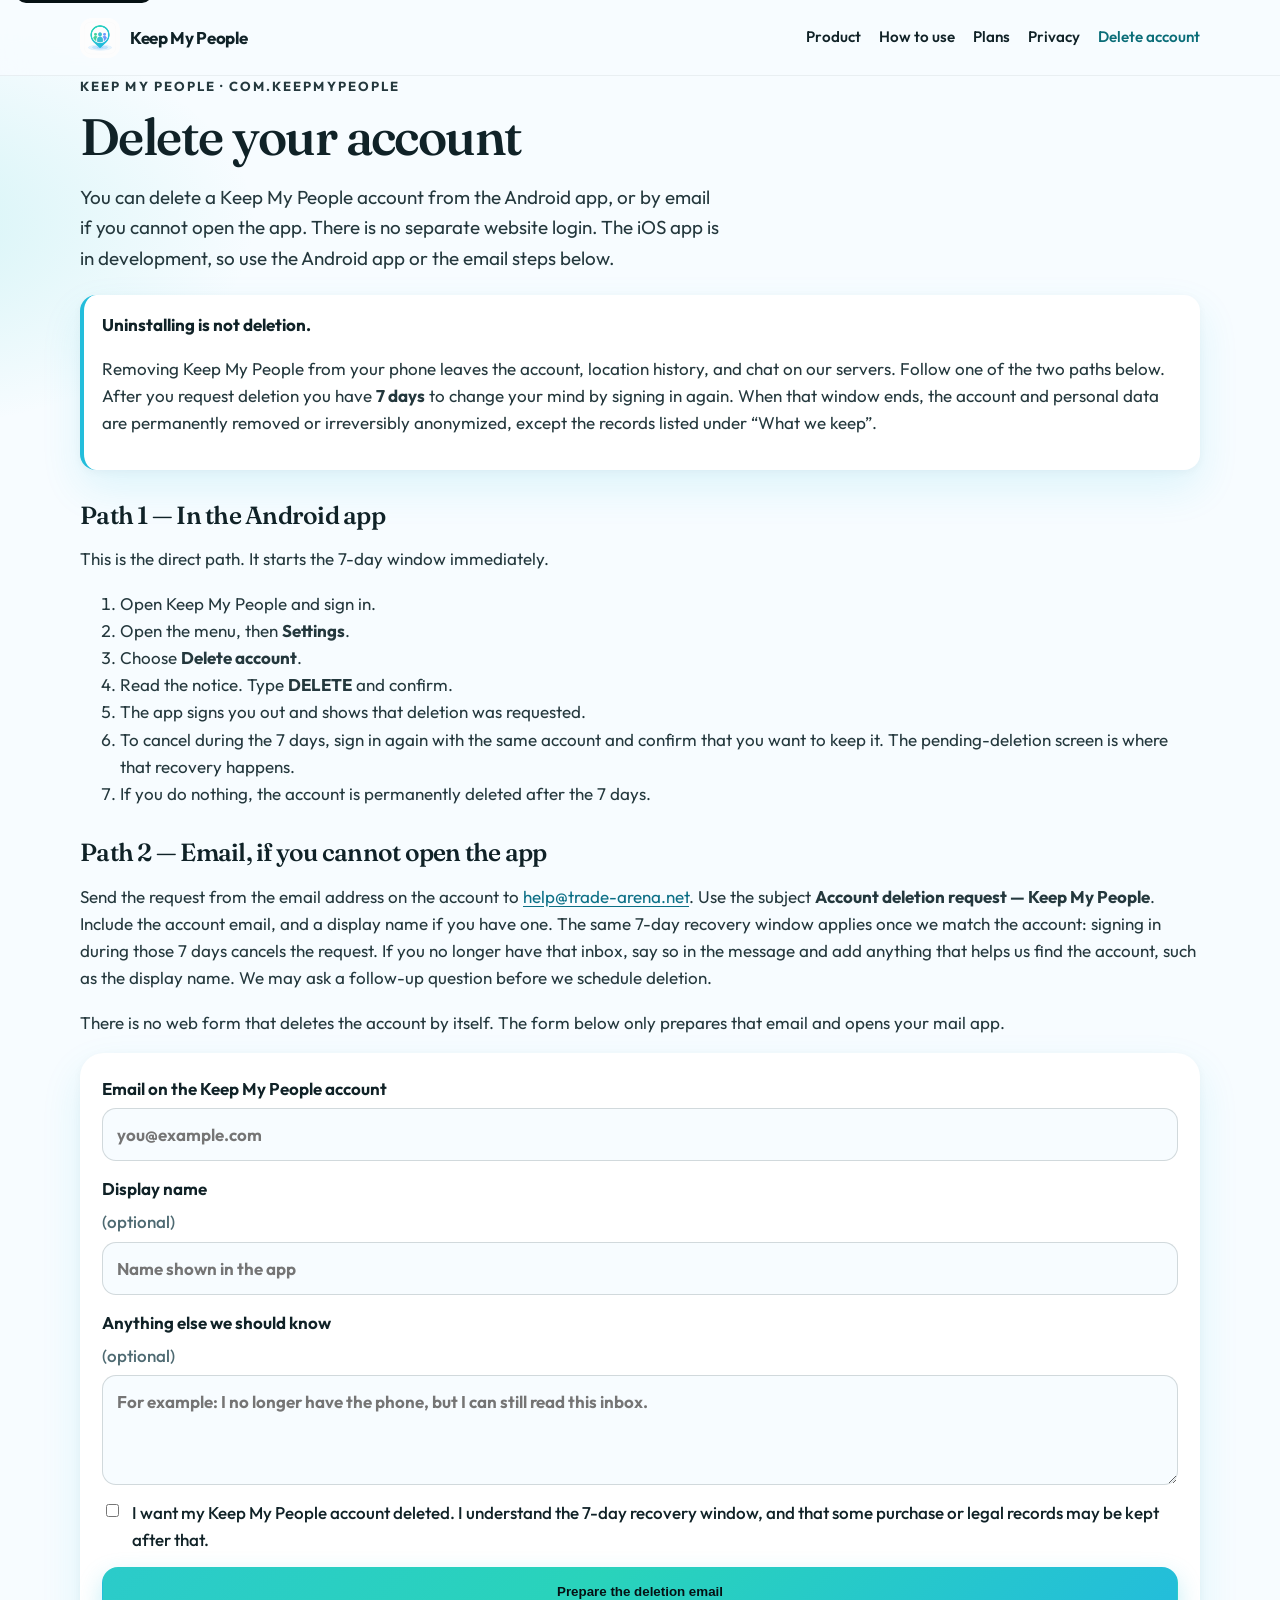
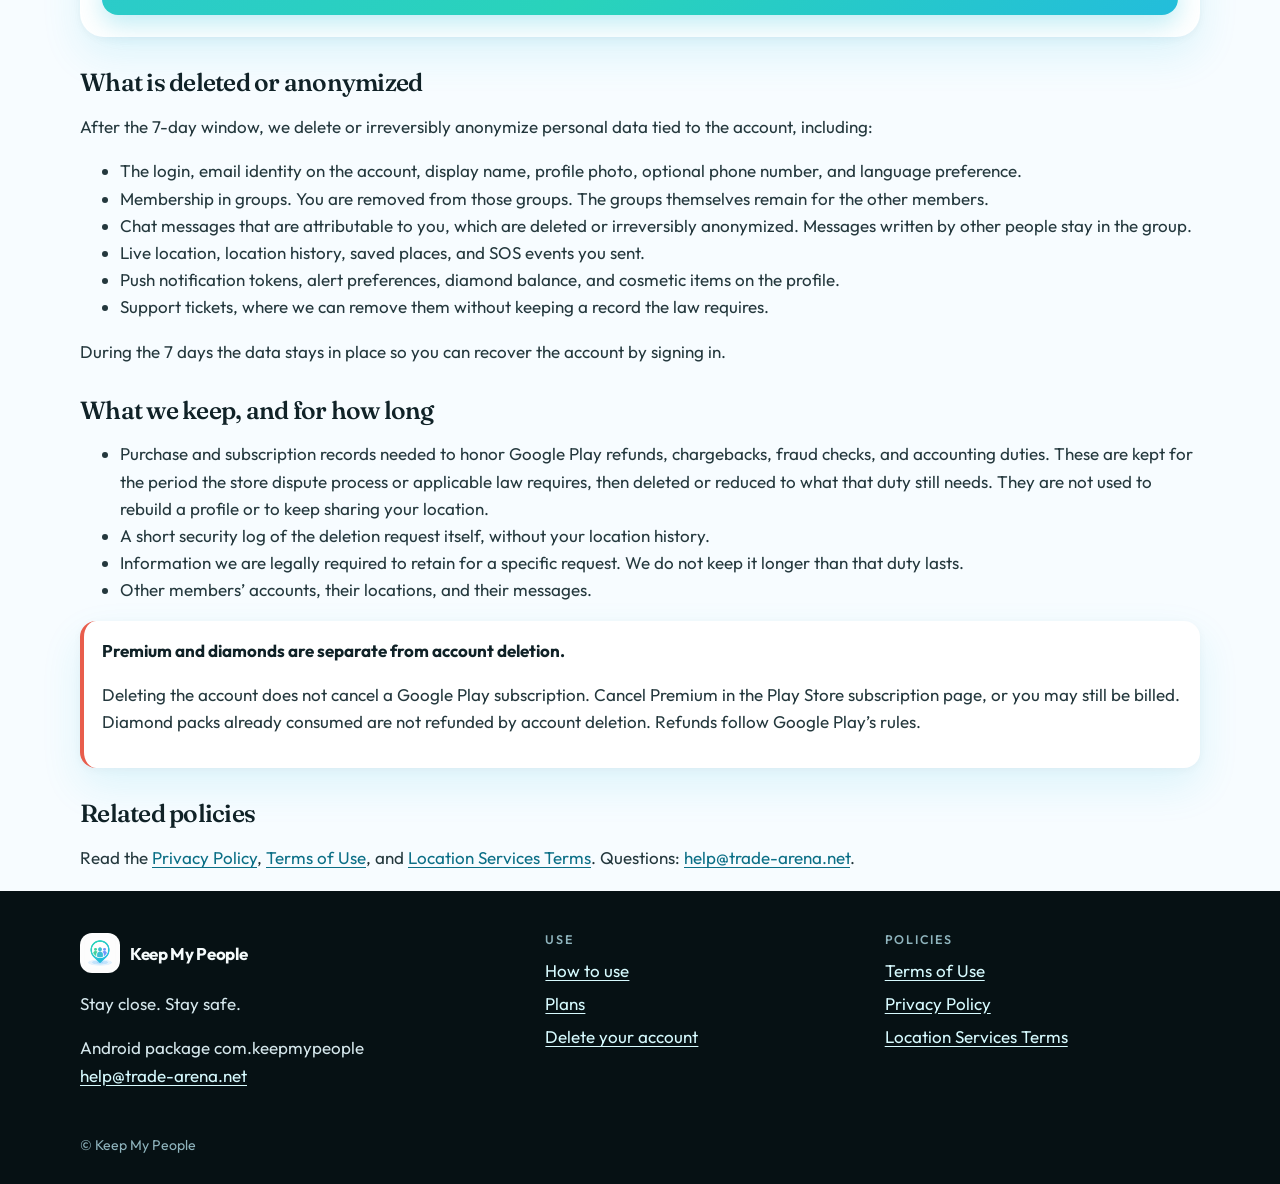
==== delete-account/index.html @ bf675e6e "Publish a Keep My People site with product, legal, and account-deletion pages. The pages follow the " ====
<!DOCTYPE html>
<html lang="en">
<head>
  <meta charset="utf-8">
  <meta name="viewport" content="width=device-width, initial-scale=1">
  <title>Delete your Keep My People account</title>
  <meta name="description" content="Request deletion of your Keep My People account (Android package com.keepmypeople). In-app steps, email request, and what data is deleted or kept.">
  <link rel="icon" href="../assets/icon.png">
  <link rel="preconnect" href="https://fonts.googleapis.com">
  <link rel="preconnect" href="https://fonts.gstatic.com" crossorigin>
  <link href="https://fonts.googleapis.com/css2?family=Fraunces:opsz,wght@9..144,560;9..144,640&family=Outfit:wght@400;500;600;700&display=swap" rel="stylesheet">
  <link rel="stylesheet" href="../assets/styles.css">
</head>
<body>
  <a class="skip" href="#content">Skip to content</a>
  <header class="site-header">
    <div class="wrap">
      <a class="brand" href="../index.html"><img src="../assets/icon.png" alt="" width="40" height="40"><span>Keep My People</span></a>
      <nav class="nav" aria-label="Primary">
        <a href="../index.html">Product</a>
        <a href="../how-to/">How to use</a>
        <a href="../index.html#plans">Plans</a>
        <a href="../privacy/">Privacy</a>
        <a href="../delete-account/" aria-current="page">Delete account</a>
      </nav>
    </div>
  </header>

  <main id="content" class="wrap legal">
    <p class="kicker">Keep My People · com.keepmypeople</p>
    <h1>Delete your account</h1>
    <p class="lede">You can delete a Keep My People account from the Android app, or by email if you cannot open the app. There is no separate website login. The iOS app is in development, so use the Android app or the email steps below.</p>

    <div class="callout">
      <strong>Uninstalling is not deletion.</strong>
      <p>Removing Keep My People from your phone leaves the account, location history, and chat on our servers. Follow one of the two paths below. After you request deletion you have <strong>7 days</strong> to change your mind by signing in again. When that window ends, the account and personal data are permanently removed or irreversibly anonymized, except the records listed under “What we keep”.</p>
    </div>

    <h2>Path 1 — In the Android app</h2>
    <p>This is the direct path. It starts the 7-day window immediately.</p>
    <ol>
      <li>Open Keep My People and sign in.</li>
      <li>Open the menu, then <strong>Settings</strong>.</li>
      <li>Choose <strong>Delete account</strong>.</li>
      <li>Read the notice. Type <strong>DELETE</strong> and confirm.</li>
      <li>The app signs you out and shows that deletion was requested.</li>
      <li>To cancel during the 7 days, sign in again with the same account and confirm that you want to keep it. The pending-deletion screen is where that recovery happens.</li>
      <li>If you do nothing, the account is permanently deleted after the 7 days.</li>
    </ol>

    <h2>Path 2 — Email, if you cannot open the app</h2>
    <p>Send the request from the email address on the account to <a href="mailto:help@trade-arena.net">help@trade-arena.net</a>. Use the subject <strong>Account deletion request — Keep My People</strong>. Include the account email, and a display name if you have one. The same 7-day recovery window applies once we match the account: signing in during those 7 days cancels the request. If you no longer have that inbox, say so in the message and add anything that helps us find the account, such as the display name. We may ask a follow-up question before we schedule deletion.</p>
    <p>There is no web form that deletes the account by itself. The form below only prepares that email and opens your mail app.</p>

    <form class="form" data-deletion-form novalidate>
      <label>Email on the Keep My People account
        <input name="email" type="email" autocomplete="email" required placeholder="you@example.com">
      </label>
      <label>Display name <span style="font-weight:500;color:#4e6a72">(optional)</span>
        <input name="displayName" type="text" autocomplete="name" placeholder="Name shown in the app">
      </label>
      <label>Anything else we should know <span style="font-weight:500;color:#4e6a72">(optional)</span>
        <textarea name="note" placeholder="For example: I no longer have the phone, but I can still read this inbox."></textarea>
      </label>
      <label class="check">
        <input name="confirm" type="checkbox" required>
        <span>I want my Keep My People account deleted. I understand the 7-day recovery window, and that some purchase or legal records may be kept after that.</span>
      </label>
      <button class="btn btn-primary" type="submit">Prepare the deletion email</button>
      <div class="form-status" data-deletion-status>
        <p>If your mail app did not open, copy the message below and send it to help@trade-arena.net.</p>
        <pre class="mono" data-deletion-preview></pre>
        <button class="btn btn-ghost" type="button" data-copy-request>Copy message</button>
      </div>
    </form>
    <noscript>
      <p>Email help@trade-arena.net from the account address with the subject “Account deletion request — Keep My People” and the sentence “Please delete my Keep My People account.”</p>
    </noscript>

    <h2>What is deleted or anonymized</h2>
    <p>After the 7-day window, we delete or irreversibly anonymize personal data tied to the account, including:</p>
    <ul>
      <li>The login, email identity on the account, display name, profile photo, optional phone number, and language preference.</li>
      <li>Membership in groups. You are removed from those groups. The groups themselves remain for the other members.</li>
      <li>Chat messages that are attributable to you, which are deleted or irreversibly anonymized. Messages written by other people stay in the group.</li>
      <li>Live location, location history, saved places, and SOS events you sent.</li>
      <li>Push notification tokens, alert preferences, diamond balance, and cosmetic items on the profile.</li>
      <li>Support tickets, where we can remove them without keeping a record the law requires.</li>
    </ul>
    <p>During the 7 days the data stays in place so you can recover the account by signing in.</p>

    <h2>What we keep, and for how long</h2>
    <ul>
      <li>Purchase and subscription records needed to honor Google Play refunds, chargebacks, fraud checks, and accounting duties. These are kept for the period the store dispute process or applicable law requires, then deleted or reduced to what that duty still needs. They are not used to rebuild a profile or to keep sharing your location.</li>
      <li>A short security log of the deletion request itself, without your location history.</li>
      <li>Information we are legally required to retain for a specific request. We do not keep it longer than that duty lasts.</li>
      <li>Other members’ accounts, their locations, and their messages.</li>
    </ul>

    <div class="callout coral">
      <strong>Premium and diamonds are separate from account deletion.</strong>
      <p>Deleting the account does not cancel a Google Play subscription. Cancel Premium in the Play Store subscription page, or you may still be billed. Diamond packs already consumed are not refunded by account deletion. Refunds follow Google Play’s rules.</p>
    </div>

    <h2>Related policies</h2>
    <p>Read the <a href="../privacy/">Privacy Policy</a>, <a href="../terms/">Terms of Use</a>, and <a href="../location/">Location Services Terms</a>. Questions: <a href="mailto:help@trade-arena.net">help@trade-arena.net</a>.</p>
  </main>

  <footer class="site-footer">
    <div class="wrap footer-grid">
      <div>
        <a class="brand" href="../index.html" style="color:#f5fbfc"><img src="../assets/icon.png" alt="" width="40" height="40"><span>Keep My People</span></a>
        <p>Stay close. Stay safe.</p>
        <p>Android package com.keepmypeople<br><a href="mailto:help@trade-arena.net">help@trade-arena.net</a></p>
      </div>
      <div>
        <h2>Use</h2>
        <ul>
          <li><a href="../how-to/">How to use</a></li>
          <li><a href="../index.html#plans">Plans</a></li>
          <li><a href="../delete-account/">Delete your account</a></li>
        </ul>
      </div>
      <div>
        <h2>Policies</h2>
        <ul>
          <li><a href="../terms/">Terms of Use</a></li>
          <li><a href="../privacy/">Privacy Policy</a></li>
          <li><a href="../location/">Location Services Terms</a></li>
        </ul>
      </div>
    </div>
    <div class="wrap legal-line">© Keep My People</div>
  </footer>
  <script src="../assets/site.js"></script>
</body>
</html>
---- assets/styles.css ----
:root {
  --navy-950: #061114;
  --navy-900: #0a181f;
  --navy-800: #10242c;
  --navy-700: #173038;
  --navy-600: #234048;
  --mist-50: #f7fcff;
  --mist-100: #e6f3fd;
  --mist-200: #c3e3fc;
  --mint: #2bcbca;
  --cyan: #23bddb;
  --green: #44d49c;
  --peri: #6e99fc;
  --coral: #e85d4c;
  --coral-700: #c44536;
  --ink: #102227;
  --muted: #4e6a72;
  --line: rgba(16, 34, 39, 0.1);
  --white: #ffffff;
  --shadow: 0 18px 40px rgba(35, 189, 219, 0.12), 0 2px 8px rgba(16, 34, 39, 0.04);
  --radius: 24px;
  --header: 76px;
  --serif: "Fraunces", "Iowan Old Style", Palatino, Georgia, serif;
  --sans: "Outfit", "Segoe UI", sans-serif;
}

* { box-sizing: border-box; }
html { scroll-behavior: smooth; }
body {
  margin: 0;
  color: var(--ink);
  background:
    radial-gradient(900px 420px at 100% -10%, rgba(195, 227, 252, 0.9), transparent 60%),
    radial-gradient(700px 380px at -10% 8%, rgba(43, 203, 202, 0.18), transparent 55%),
    var(--mist-50);
  font-family: var(--sans);
  font-size: 17px;
  line-height: 1.6;
}
img { max-width: 100%; display: block; }
code { overflow-wrap: anywhere; }
a { color: #0b6f86; text-underline-offset: 3px; }
a:hover { color: #084e5f; }
:focus-visible {
  outline: 3px solid var(--peri);
  outline-offset: 3px;
}

.skip {
  position: absolute;
  left: 16px;
  top: -40px;
  background: var(--navy-950);
  color: white;
  padding: 8px 12px;
  border-radius: 10px;
  z-index: 20;
}
.skip:focus { top: 12px; }

.wrap {
  width: min(1120px, calc(100% - 40px));
  margin-inline: auto;
}
.wrap-narrow { width: min(760px, calc(100% - 40px)); margin-inline: auto; }
.hero > *, .stage-card, .person, .person div, .notice, .chapter, .form, .check span, .band, .sos-grid > * {
  min-width: 0;
}
.person div { flex: 1; }

.site-header {
  position: sticky;
  top: 0;
  z-index: 10;
  height: var(--header);
  display: flex;
  align-items: center;
  backdrop-filter: blur(16px);
  background: rgba(247, 252, 255, 0.82);
  border-bottom: 1px solid rgba(16, 34, 39, 0.06);
}
.site-header .wrap {
  display: flex;
  align-items: center;
  justify-content: space-between;
  gap: 20px;
}
.brand {
  display: flex;
  align-items: center;
  gap: 10px;
  color: var(--ink);
  text-decoration: none;
  font-weight: 700;
  letter-spacing: -0.02em;
}
.brand img {
  width: 40px;
  height: 40px;
  border-radius: 12px;
}
.nav {
  display: flex;
  flex-wrap: wrap;
  justify-content: flex-end;
  gap: 6px 18px;
}
.nav a {
  color: var(--ink);
  text-decoration: none;
  font-weight: 560;
  font-size: 0.95rem;
}
.nav a[aria-current="page"] { color: #0a6d78; }
.nav a:hover { color: #0a6d78; }

.hero {
  display: grid;
  grid-template-columns: 1.15fr 0.85fr;
  gap: 48px;
  align-items: center;
  padding: 64px 0 28px;
}
.kicker {
  margin: 0 0 12px;
  font-size: 0.82rem;
  font-weight: 700;
  letter-spacing: 0.16em;
  text-transform: uppercase;
  color: #0b7d8f;
}
h1, h2, h3, .display {
  font-family: var(--serif);
  font-weight: 560;
  letter-spacing: -0.03em;
  line-height: 1.08;
}
h1 { font-size: clamp(2.6rem, 5vw, 4.5rem); margin: 0 0 18px; }
h2 { font-size: clamp(2rem, 3vw, 3rem); margin: 0 0 12px; }
h3 { font-size: 1.35rem; margin: 0 0 8px; line-height: 1.25; }
.lede { font-size: 1.18rem; color: var(--muted); margin: 0 0 22px; max-width: 40rem; }
.tagline { font-weight: 650; color: var(--ink); }

.badge-row { display: flex; flex-wrap: wrap; gap: 10px; margin: 0 0 22px; }
.badge {
  display: inline-flex;
  align-items: center;
  gap: 8px;
  border-radius: 999px;
  padding: 8px 14px;
  font-size: 0.92rem;
  font-weight: 650;
  border: 1px solid transparent;
}
.badge-live { background: #e5faf4; color: #0d6b45; }
.badge-soon { background: #fff4e8; color: #8a4b12; }
.dot {
  width: 8px;
  height: 8px;
  border-radius: 50%;
  background: currentColor;
}
.actions { display: flex; flex-wrap: wrap; gap: 12px; }
.btn {
  display: inline-flex;
  align-items: center;
  justify-content: center;
  min-height: 48px;
  padding: 0 18px;
  border-radius: 16px;
  text-decoration: none;
  font-weight: 700;
  border: 1px solid transparent;
}
.btn-primary {
  background: linear-gradient(135deg, var(--mint), #29d3bb 45%, var(--cyan));
  color: var(--navy-950);
  box-shadow: 0 10px 24px rgba(35, 189, 219, 0.28);
}
.btn-primary:hover { color: var(--navy-950); filter: brightness(1.03); }
.btn-ghost {
  background: white;
  color: var(--ink);
  border-color: rgba(16, 34, 39, 0.12);
}
.btn-ghost:hover { color: var(--ink); }

.stage-card {
  background: white;
  border-radius: 28px;
  box-shadow: var(--shadow);
  padding: 18px;
  border: 1px solid rgba(255, 255, 255, 0.8);
}
.stage-top, .person {
  display: flex;
  align-items: center;
  justify-content: space-between;
  gap: 12px;
}
.stage-top { padding: 6px 8px 14px; font-weight: 700; }
.pill {
  font-size: 0.78rem;
  font-weight: 700;
  color: #0d6b45;
  background: #e5faf4;
  border-radius: 999px;
  padding: 4px 10px;
}
.person {
  justify-content: flex-start;
  padding: 12px;
  border-radius: 18px;
  background: var(--mist-50);
  margin-bottom: 8px;
}
.person small { display: block; color: var(--muted); font-size: 0.86rem; }
.avatar {
  width: 42px;
  height: 42px;
  border-radius: 50%;
  display: grid;
  place-items: center;
  color: var(--navy-950);
  font-weight: 800;
  flex: none;
}
.avatar.mint { background: var(--green); }
.avatar.cyan { background: var(--cyan); }
.avatar.peri { background: var(--peri); }
.stage-note { margin: 10px 8px 2px; color: var(--muted); font-size: 0.82rem; }

.notice {
  margin: 12px 0 48px;
  background: var(--navy-900);
  color: #f5fbfc;
  border-radius: var(--radius);
  padding: 22px 24px;
  display: grid;
  grid-template-columns: auto 1fr;
  gap: 16px;
  align-items: start;
}
.notice strong { font-family: var(--serif); font-size: 1.35rem; font-weight: 560; display: block; margin-bottom: 4px; }
.notice p { margin: 0; color: #a8c0c8; }
.ios-mark {
  width: 44px;
  height: 44px;
  border-radius: 14px;
  display: grid;
  place-items: center;
  background: rgba(224, 162, 58, 0.18);
  color: #f0c27a;
  font-weight: 800;
}

.section { padding: 28px 0 64px; }
.section-head { max-width: 40rem; margin-bottom: 28px; }
.section-head p { color: var(--muted); margin: 0; }

.principles {
  display: grid;
  grid-template-columns: repeat(3, 1fr);
  gap: 16px;
}
.principle {
  background: white;
  border-radius: var(--radius);
  padding: 22px;
  box-shadow: var(--shadow);
  min-height: 180px;
}
.principle span {
  display: inline-block;
  font-size: 0.78rem;
  font-weight: 800;
  letter-spacing: 0.12em;
  text-transform: uppercase;
  margin-bottom: 12px;
}
.principle:nth-child(1) span { color: #148a62; }
.principle:nth-child(2) span { color: #0b7d8f; }
.principle:nth-child(3) span { color: #3d5fbe; }

.chapters { display: grid; gap: 14px; }
.chapter {
  display: grid;
  grid-template-columns: 92px 1fr;
  gap: 8px 18px;
  background: rgba(255, 255, 255, 0.72);
  border: 1px solid var(--line);
  border-radius: var(--radius);
  padding: 22px;
}
.chapter b {
  font-family: var(--serif);
  font-size: 1.8rem;
  color: #0b7d8f;
  font-weight: 560;
}
.chapter p { margin: 0; color: var(--muted); }
.chapter ul { margin: 10px 0 0; padding-left: 18px; }
.chapter li + li { margin-top: 4px; }

.band {
  background: var(--navy-950);
  color: #f5fbfc;
  border-radius: 32px;
  padding: 36px 32px;
}
.band p { color: #a8c0c8; }
.band a { color: #8eecf6; }
.sos-grid {
  display: grid;
  grid-template-columns: 1.2fr 0.8fr;
  gap: 24px;
}
.sos-card {
  background: rgba(232, 93, 76, 0.12);
  border: 1px solid rgba(232, 93, 76, 0.35);
  border-radius: 20px;
  padding: 18px;
}
.sos-card h3 { color: #ffd0c8; }

.plans-wrap { width: 100%; max-width: 100%; overflow-x: auto; border-radius: 20px; }
.plans {
  min-width: 680px;
  width: 100%;
  border-collapse: collapse;
  background: white;
  border-radius: 20px;
  overflow: hidden;
  box-shadow: var(--shadow);
}
.plans th, .plans td {
  text-align: left;
  padding: 14px 16px;
  border-bottom: 1px solid var(--line);
  vertical-align: top;
}
.plans th { background: var(--mist-100); font-size: 0.92rem; }
.plans td:nth-child(2), .plans td:nth-child(3),
.plans th:nth-child(2), .plans th:nth-child(3) { width: 28%; }
.yes { color: #0d6b45; font-weight: 700; }
.price-note { color: var(--muted); font-size: 0.92rem; }

.steps { counter-reset: step; display: grid; gap: 18px; }
.step {
  background: white;
  border-radius: var(--radius);
  padding: 22px 22px 8px 22px;
  box-shadow: var(--shadow);
}
.step h2::before {
  counter-increment: step;
  content: counter(step, decimal-leading-zero);
  display: block;
  font-family: var(--sans);
  font-size: 0.82rem;
  letter-spacing: 0.14em;
  color: #0b7d8f;
  margin-bottom: 8px;
}
.step ol, .step ul { padding-left: 1.2rem; }
.step li { margin: 6px 0; }

.legal h1 { font-size: clamp(2.2rem, 4vw, 3.4rem); }
.legal h2 { font-size: 1.55rem; margin-top: 2rem; }
.legal h3 { font-size: 1.15rem; margin-top: 1.2rem; }
.legal p, .legal li { color: #24383d; }
.updated { color: var(--muted); font-size: 0.92rem; }
.callout {
  background: white;
  border-left: 4px solid var(--cyan);
  border-radius: 16px;
  padding: 16px 18px;
  box-shadow: var(--shadow);
}
.callout.coral { border-left-color: var(--coral); }
.form {
  display: grid;
  gap: 14px;
  background: white;
  padding: 22px;
  border-radius: var(--radius);
  box-shadow: var(--shadow);
}
label { font-weight: 650; display: grid; gap: 6px; }
input[type="email"], input[type="text"], textarea {
  font: inherit;
  padding: 12px 14px;
  border-radius: 14px;
  border: 1px solid rgba(16, 34, 39, 0.16);
  background: var(--mist-50);
  color: var(--ink);
}
textarea { min-height: 110px; resize: vertical; }
.check { display: flex; gap: 10px; align-items: flex-start; font-weight: 500; }
.check input { margin-top: 5px; }
.form-status {
  display: none;
  background: #e5faf4;
  border-radius: 16px;
  padding: 14px;
}
.form-status.show { display: block; }
.mono {
  font-family: ui-monospace, Consolas, monospace;
  font-size: 0.86rem;
  white-space: pre-wrap;
  background: white;
  border-radius: 12px;
  padding: 12px;
}

.site-footer {
  background: var(--navy-950);
  color: #d5e7ec;
  padding: 42px 0 28px;
  margin-top: 20px;
}
.site-footer a { color: #d7fbff; }
.footer-grid {
  display: grid;
  grid-template-columns: 1.4fr 1fr 1fr;
  gap: 24px;
}
.site-footer h2 {
  font-family: var(--sans);
  font-size: 0.78rem;
  letter-spacing: 0.14em;
  text-transform: uppercase;
  color: #8fb4bd;
  margin: 0 0 10px;
}
.site-footer ul { list-style: none; margin: 0; padding: 0; }
.site-footer li { margin: 6px 0; }
.legal-line { margin-top: 28px; color: #8fb4bd; font-size: 0.88rem; }

@media (max-width: 860px) {
  h1 { font-size: clamp(2.05rem, 9vw, 2.7rem); }
  .hero, .principles, .sos-grid, .footer-grid { grid-template-columns: 1fr; }
  .chapter { grid-template-columns: 1fr; }
  .notice { grid-template-columns: 1fr; }
  .plans td:nth-child(2), .plans td:nth-child(3),
  .plans th:nth-child(2), .plans th:nth-child(3) { width: auto; }
  .nav { gap: 8px 12px; }
  .site-header { height: auto; padding: 12px 0; }
  .site-header .wrap { align-items: flex-start; flex-direction: column; }
}

@media (prefers-reduced-motion: reduce) {
  html { scroll-behavior: auto; }
}
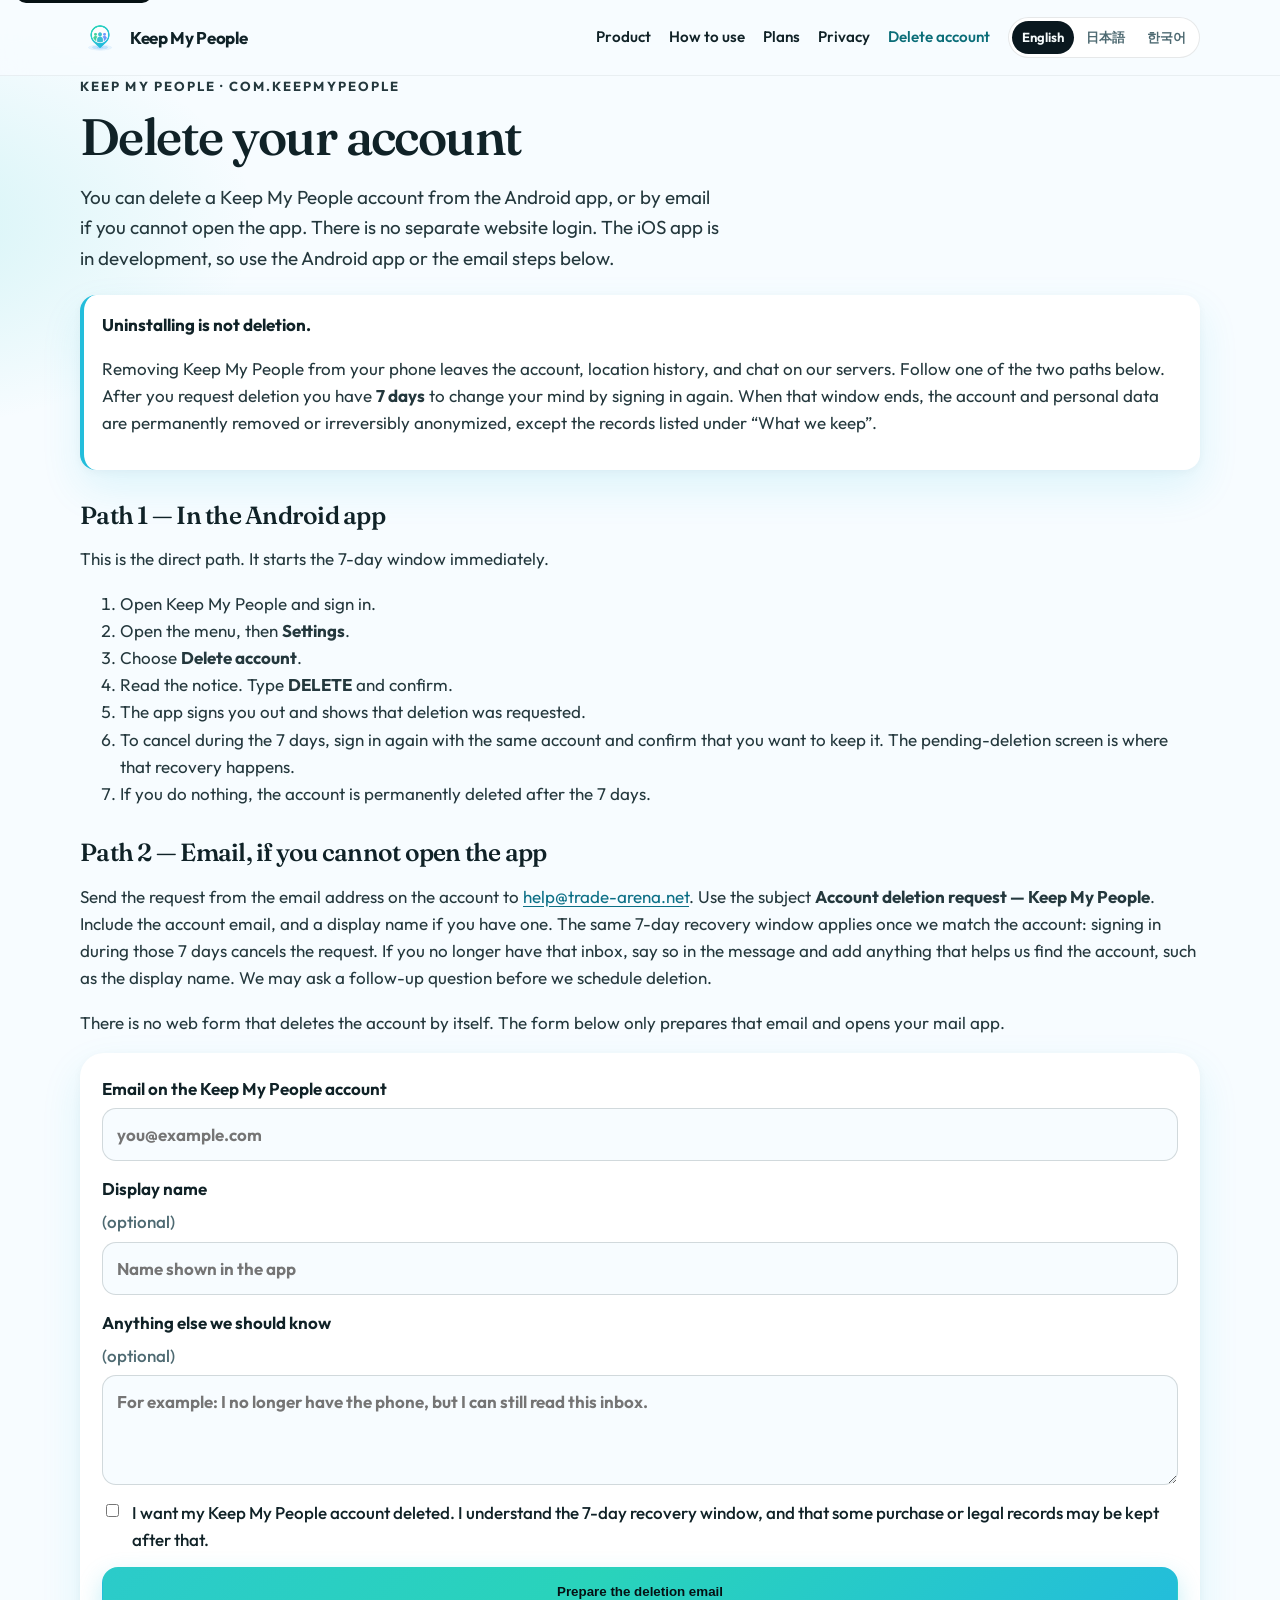
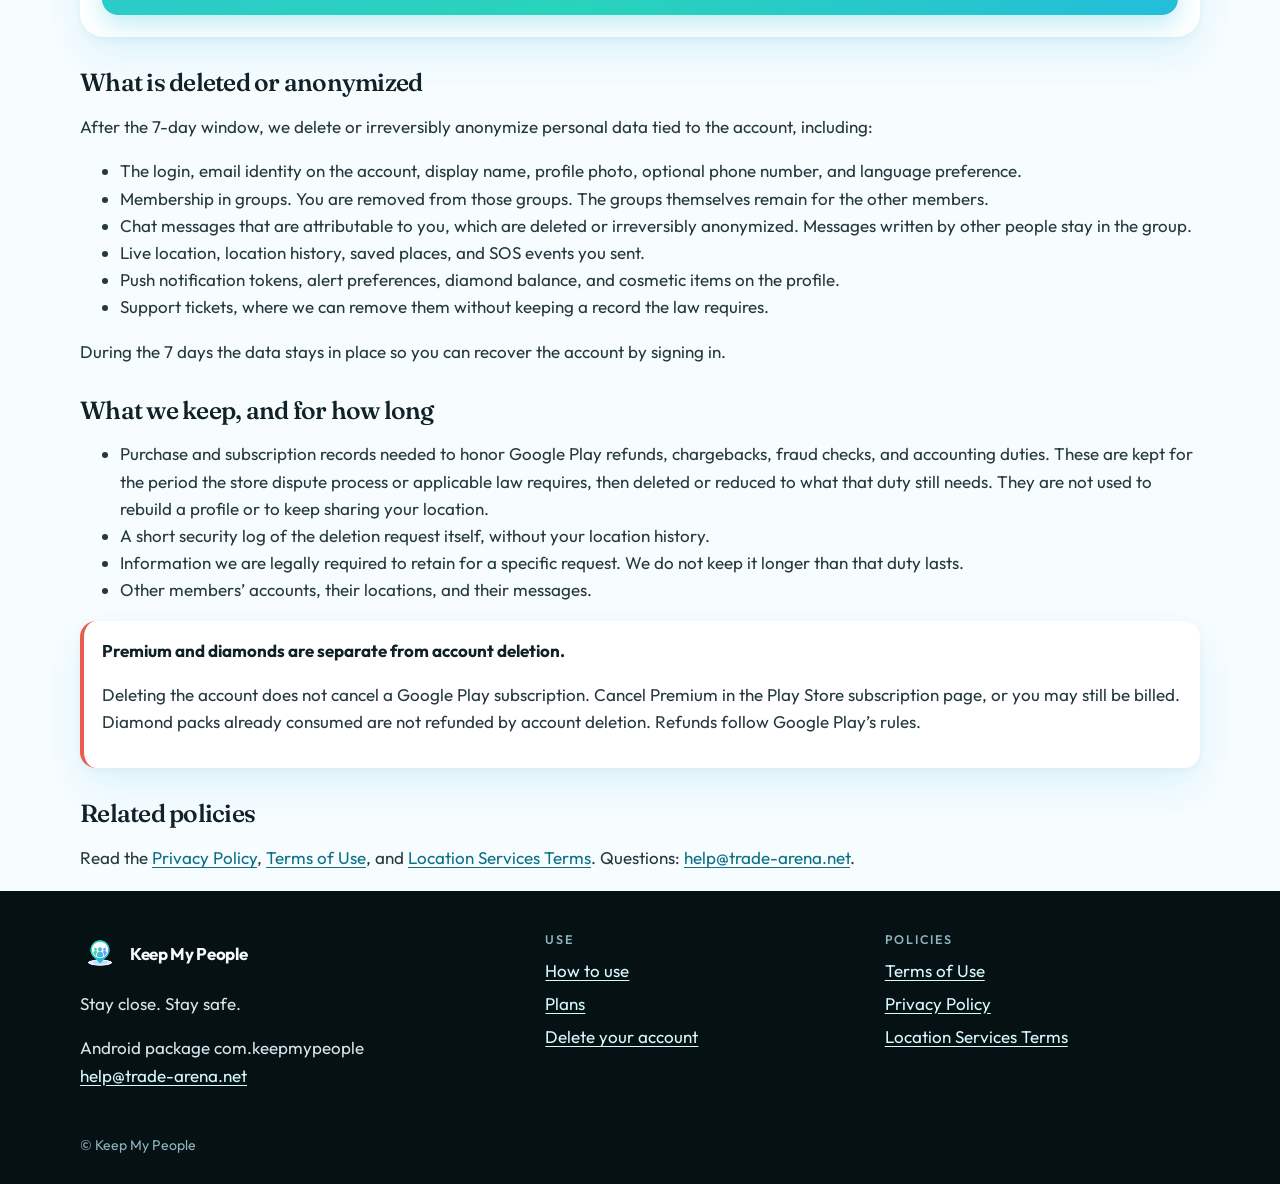
==== commit b05af45c: "Add Korean and Japanese, and drop the logo's white card. The site can follow the browser language, a" ====
--- a/delete-account/index.html
+++ b/delete-account/index.html
@@ -10,128 +10,133 @@
   <link rel="preconnect" href="https://fonts.gstatic.com" crossorigin>
   <link href="https://fonts.googleapis.com/css2?family=Fraunces:opsz,wght@9..144,560;9..144,640&family=Outfit:wght@400;500;600;700&display=swap" rel="stylesheet">
   <link rel="stylesheet" href="../assets/styles.css">
+  <noscript><style>body{visibility:visible}</style></noscript>
 </head>
-<body>
-  <a class="skip" href="#content">Skip to content</a>
+<body data-page="delete">
+  <a class="skip" href="#content" data-i18n="nav.skip">Skip to content</a>
   <header class="site-header">
     <div class="wrap">
       <a class="brand" href="../index.html"><img src="../assets/icon.png" alt="" width="40" height="40"><span>Keep My People</span></a>
-      <nav class="nav" aria-label="Primary">
-        <a href="../index.html">Product</a>
-        <a href="../how-to/">How to use</a>
-        <a href="../index.html#plans">Plans</a>
-        <a href="../privacy/">Privacy</a>
-        <a href="../delete-account/" aria-current="page">Delete account</a>
-      </nav>
+      <div class="header-end">
+        <nav class="nav" aria-label="Primary" data-i18n-aria="nav.label">
+          <a href="../index.html" data-i18n="nav.product">Product</a>
+          <a href="../how-to/" data-i18n="nav.howto">How to use</a>
+          <a href="../index.html#plans" data-i18n="nav.plans">Plans</a>
+          <a href="../privacy/" data-i18n="nav.privacy">Privacy</a>
+          <a href="../delete-account/" aria-current="page" data-i18n="nav.delete">Delete account</a>
+        </nav>
+        <div class="lang-switch" data-lang-switch></div>
+      </div>
     </div>
   </header>
 
   <main id="content" class="wrap legal">
-    <p class="kicker">Keep My People · com.keepmypeople</p>
-    <h1>Delete your account</h1>
-    <p class="lede">You can delete a Keep My People account from the Android app, or by email if you cannot open the app. There is no separate website login. The iOS app is in development, so use the Android app or the email steps below.</p>
+    <p class="kicker" data-i18n="delete.b01">Keep My People · com.keepmypeople</p>
+    <h1 data-i18n="delete.b02">Delete your account</h1>
+    <p class="lede" data-i18n="delete.b03">You can delete a Keep My People account from the Android app, or by email if you cannot open the app. There is no separate website login. The iOS app is in development, so use the Android app or the email steps below.</p>
 
     <div class="callout">
-      <strong>Uninstalling is not deletion.</strong>
-      <p>Removing Keep My People from your phone leaves the account, location history, and chat on our servers. Follow one of the two paths below. After you request deletion you have <strong>7 days</strong> to change your mind by signing in again. When that window ends, the account and personal data are permanently removed or irreversibly anonymized, except the records listed under “What we keep”.</p>
+      <strong data-i18n="delete.uninstallTitle">Uninstalling is not deletion.</strong>
+      <p data-i18n-html="delete.b04">Removing Keep My People from your phone leaves the account, location history, and chat on our servers. Follow one of the two paths below. After you request deletion you have <strong>7 days</strong> to change your mind by signing in again. When that window ends, the account and personal data are permanently removed or irreversibly anonymized, except the records listed under “What we keep”.</p>
     </div>
 
-    <h2>Path 1 — In the Android app</h2>
-    <p>This is the direct path. It starts the 7-day window immediately.</p>
+    <h2 data-i18n="delete.b05">Path 1 — In the Android app</h2>
+    <p data-i18n="delete.b06">This is the direct path. It starts the 7-day window immediately.</p>
     <ol>
-      <li>Open Keep My People and sign in.</li>
-      <li>Open the menu, then <strong>Settings</strong>.</li>
-      <li>Choose <strong>Delete account</strong>.</li>
-      <li>Read the notice. Type <strong>DELETE</strong> and confirm.</li>
-      <li>The app signs you out and shows that deletion was requested.</li>
-      <li>To cancel during the 7 days, sign in again with the same account and confirm that you want to keep it. The pending-deletion screen is where that recovery happens.</li>
-      <li>If you do nothing, the account is permanently deleted after the 7 days.</li>
+      <li data-i18n="delete.b07">Open Keep My People and sign in.</li>
+      <li data-i18n-html="delete.b08">Open the menu, then <strong>Settings</strong>.</li>
+      <li data-i18n-html="delete.b09">Choose <strong>Delete account</strong>.</li>
+      <li data-i18n-html="delete.b10">Read the notice. Type <strong>DELETE</strong> and confirm.</li>
+      <li data-i18n="delete.b11">The app signs you out and shows that deletion was requested.</li>
+      <li data-i18n="delete.b12">To cancel during the 7 days, sign in again with the same account and confirm that you want to keep it. The pending-deletion screen is where that recovery happens.</li>
+      <li data-i18n="delete.b13">If you do nothing, the account is permanently deleted after the 7 days.</li>
     </ol>
 
-    <h2>Path 2 — Email, if you cannot open the app</h2>
-    <p>Send the request from the email address on the account to <a href="mailto:help@trade-arena.net">help@trade-arena.net</a>. Use the subject <strong>Account deletion request — Keep My People</strong>. Include the account email, and a display name if you have one. The same 7-day recovery window applies once we match the account: signing in during those 7 days cancels the request. If you no longer have that inbox, say so in the message and add anything that helps us find the account, such as the display name. We may ask a follow-up question before we schedule deletion.</p>
-    <p>There is no web form that deletes the account by itself. The form below only prepares that email and opens your mail app.</p>
+    <h2 data-i18n="delete.b14">Path 2 — Email, if you cannot open the app</h2>
+    <p data-i18n-html="delete.b15">Send the request from the email address on the account to <a href="mailto:help@trade-arena.net">help@trade-arena.net</a>. Use the subject <strong>Account deletion request — Keep My People</strong>. Include the account email, and a display name if you have one. The same 7-day recovery window applies once we match the account: signing in during those 7 days cancels the request. If you no longer have that inbox, say so in the message and add anything that helps us find the account, such as the display name. We may ask a follow-up question before we schedule deletion.</p>
+    <p data-i18n="delete.b16">There is no web form that deletes the account by itself. The form below only prepares that email and opens your mail app.</p>
 
     <form class="form" data-deletion-form novalidate>
-      <label>Email on the Keep My People account
+      <label><span data-i18n="delete.form.email">Email on the Keep My People account</span>
         <input name="email" type="email" autocomplete="email" required placeholder="you@example.com">
       </label>
-      <label>Display name <span style="font-weight:500;color:#4e6a72">(optional)</span>
-        <input name="displayName" type="text" autocomplete="name" placeholder="Name shown in the app">
+      <label><span data-i18n="delete.form.name">Display name</span> <span class="optional" data-i18n="common.optional">(optional)</span>
+        <input name="displayName" type="text" autocomplete="name" data-i18n-placeholder="delete.form.namePh" placeholder="Name shown in the app">
       </label>
-      <label>Anything else we should know <span style="font-weight:500;color:#4e6a72">(optional)</span>
-        <textarea name="note" placeholder="For example: I no longer have the phone, but I can still read this inbox."></textarea>
+      <label><span data-i18n="delete.form.note">Anything else we should know</span> <span class="optional" data-i18n="common.optional">(optional)</span>
+        <textarea name="note" data-i18n-placeholder="delete.form.notePh" placeholder="For example: I no longer have the phone, but I can still read this inbox."></textarea>
       </label>
       <label class="check">
         <input name="confirm" type="checkbox" required>
-        <span>I want my Keep My People account deleted. I understand the 7-day recovery window, and that some purchase or legal records may be kept after that.</span>
+        <span data-i18n="delete.form.confirm">I want my Keep My People account deleted. I understand the 7-day recovery window, and that some purchase or legal records may be kept after that.</span>
       </label>
-      <button class="btn btn-primary" type="submit">Prepare the deletion email</button>
+      <button class="btn btn-primary" type="submit" data-i18n="delete.b17">Prepare the deletion email</button>
       <div class="form-status" data-deletion-status>
-        <p>If your mail app did not open, copy the message below and send it to help@trade-arena.net.</p>
+        <p data-i18n="delete.b18">If your mail app did not open, copy the message below and send it to help@trade-arena.net.</p>
         <pre class="mono" data-deletion-preview></pre>
-        <button class="btn btn-ghost" type="button" data-copy-request>Copy message</button>
+        <button class="btn btn-ghost" type="button" data-copy-request data-i18n="delete.b19">Copy message</button>
       </div>
     </form>
     <noscript>
-      <p>Email help@trade-arena.net from the account address with the subject “Account deletion request — Keep My People” and the sentence “Please delete my Keep My People account.”</p>
+      <p data-i18n="delete.b20">Email help@trade-arena.net from the account address with the subject “Account deletion request — Keep My People” and the sentence “Please delete my Keep My People account.”</p>
     </noscript>
 
-    <h2>What is deleted or anonymized</h2>
-    <p>After the 7-day window, we delete or irreversibly anonymize personal data tied to the account, including:</p>
+    <h2 data-i18n="delete.b21">What is deleted or anonymized</h2>
+    <p data-i18n="delete.b22">After the 7-day window, we delete or irreversibly anonymize personal data tied to the account, including:</p>
     <ul>
-      <li>The login, email identity on the account, display name, profile photo, optional phone number, and language preference.</li>
-      <li>Membership in groups. You are removed from those groups. The groups themselves remain for the other members.</li>
-      <li>Chat messages that are attributable to you, which are deleted or irreversibly anonymized. Messages written by other people stay in the group.</li>
-      <li>Live location, location history, saved places, and SOS events you sent.</li>
-      <li>Push notification tokens, alert preferences, diamond balance, and cosmetic items on the profile.</li>
-      <li>Support tickets, where we can remove them without keeping a record the law requires.</li>
+      <li data-i18n="delete.b23">The login, email identity on the account, display name, profile photo, optional phone number, and language preference.</li>
+      <li data-i18n="delete.b24">Membership in groups. You are removed from those groups. The groups themselves remain for the other members.</li>
+      <li data-i18n="delete.b25">Chat messages that are attributable to you, which are deleted or irreversibly anonymized. Messages written by other people stay in the group.</li>
+      <li data-i18n="delete.b26">Live location, location history, saved places, and SOS events you sent.</li>
+      <li data-i18n="delete.b27">Push notification tokens, alert preferences, diamond balance, and cosmetic items on the profile.</li>
+      <li data-i18n="delete.b28">Support tickets, where we can remove them without keeping a record the law requires.</li>
     </ul>
-    <p>During the 7 days the data stays in place so you can recover the account by signing in.</p>
+    <p data-i18n="delete.b29">During the 7 days the data stays in place so you can recover the account by signing in.</p>
 
-    <h2>What we keep, and for how long</h2>
+    <h2 data-i18n="delete.b30">What we keep, and for how long</h2>
     <ul>
-      <li>Purchase and subscription records needed to honor Google Play refunds, chargebacks, fraud checks, and accounting duties. These are kept for the period the store dispute process or applicable law requires, then deleted or reduced to what that duty still needs. They are not used to rebuild a profile or to keep sharing your location.</li>
-      <li>A short security log of the deletion request itself, without your location history.</li>
-      <li>Information we are legally required to retain for a specific request. We do not keep it longer than that duty lasts.</li>
-      <li>Other members’ accounts, their locations, and their messages.</li>
+      <li data-i18n="delete.b31">Purchase and subscription records needed to honor Google Play refunds, chargebacks, fraud checks, and accounting duties. These are kept for the period the store dispute process or applicable law requires, then deleted or reduced to what that duty still needs. They are not used to rebuild a profile or to keep sharing your location.</li>
+      <li data-i18n="delete.b32">A short security log of the deletion request itself, without your location history.</li>
+      <li data-i18n="delete.b33">Information we are legally required to retain for a specific request. We do not keep it longer than that duty lasts.</li>
+      <li data-i18n="delete.b34">Other members’ accounts, their locations, and their messages.</li>
     </ul>
 
     <div class="callout coral">
-      <strong>Premium and diamonds are separate from account deletion.</strong>
-      <p>Deleting the account does not cancel a Google Play subscription. Cancel Premium in the Play Store subscription page, or you may still be billed. Diamond packs already consumed are not refunded by account deletion. Refunds follow Google Play’s rules.</p>
+      <strong data-i18n="delete.premiumTitle">Premium and diamonds are separate from account deletion.</strong>
+      <p data-i18n="delete.b35">Deleting the account does not cancel a Google Play subscription. Cancel Premium in the Play Store subscription page, or you may still be billed. Diamond packs already consumed are not refunded by account deletion. Refunds follow Google Play’s rules.</p>
     </div>
 
-    <h2>Related policies</h2>
-    <p>Read the <a href="../privacy/">Privacy Policy</a>, <a href="../terms/">Terms of Use</a>, and <a href="../location/">Location Services Terms</a>. Questions: <a href="mailto:help@trade-arena.net">help@trade-arena.net</a>.</p>
+    <h2 data-i18n="delete.b36">Related policies</h2>
+    <p data-i18n-html="delete.b37">Read the <a href="../privacy/">Privacy Policy</a>, <a href="../terms/">Terms of Use</a>, and <a href="../location/">Location Services Terms</a>. Questions: <a href="mailto:help@trade-arena.net">help@trade-arena.net</a>.</p>
   </main>
 
   <footer class="site-footer">
     <div class="wrap footer-grid">
       <div>
         <a class="brand" href="../index.html" style="color:#f5fbfc"><img src="../assets/icon.png" alt="" width="40" height="40"><span>Keep My People</span></a>
-        <p>Stay close. Stay safe.</p>
-        <p>Android package com.keepmypeople<br><a href="mailto:help@trade-arena.net">help@trade-arena.net</a></p>
+        <p data-i18n="common.tagline">Stay close. Stay safe.</p>
+        <p><span data-i18n="footer.package">Android package</span> com.keepmypeople<br><a href="mailto:help@trade-arena.net">help@trade-arena.net</a></p>
       </div>
       <div>
-        <h2>Use</h2>
+        <h2 data-i18n="footer.use">Use</h2>
         <ul>
-          <li><a href="../how-to/">How to use</a></li>
-          <li><a href="../index.html#plans">Plans</a></li>
-          <li><a href="../delete-account/">Delete your account</a></li>
+          <li><a href="../how-to/" data-i18n="footer.howto">How to use</a></li>
+          <li><a href="../index.html#plans" data-i18n="footer.plans">Plans</a></li>
+          <li><a href="../delete-account/" data-i18n="footer.delete">Delete your account</a></li>
         </ul>
       </div>
       <div>
-        <h2>Policies</h2>
+        <h2 data-i18n="footer.policies">Policies</h2>
         <ul>
-          <li><a href="../terms/">Terms of Use</a></li>
-          <li><a href="../privacy/">Privacy Policy</a></li>
-          <li><a href="../location/">Location Services Terms</a></li>
+          <li><a href="../terms/" data-i18n="footer.terms">Terms of Use</a></li>
+          <li><a href="../privacy/" data-i18n="footer.privacy">Privacy Policy</a></li>
+          <li><a href="../location/" data-i18n="footer.location">Location Services Terms</a></li>
         </ul>
       </div>
     </div>
-    <div class="wrap legal-line">© Keep My People</div>
+    <div class="wrap legal-line" data-i18n="footer.copyShort">© Keep My People</div>
   </footer>
+  <script src="../assets/i18n.js"></script>
   <script src="../assets/site.js"></script>
 </body>
 </html>
--- a/assets/styles.css
+++ b/assets/styles.css
@@ -113,6 +113,80 @@
 }
 .nav a[aria-current="page"] { color: #0a6d78; }
 .nav a:hover { color: #0a6d78; }
+.header-end {
+  display: flex;
+  align-items: center;
+  justify-content: flex-end;
+  gap: 14px 18px;
+  flex-wrap: wrap;
+}
+.lang-switch {
+  display: inline-flex;
+  gap: 2px;
+  padding: 3px;
+  border-radius: 999px;
+  background: white;
+  border: 1px solid var(--line);
+}
+.lang-switch button {
+  border: 0;
+  background: transparent;
+  color: var(--muted);
+  font: inherit;
+  font-size: 0.82rem;
+  font-weight: 650;
+  padding: 6px 10px;
+  border-radius: 999px;
+  cursor: pointer;
+}
+.lang-switch button[aria-pressed="true"] {
+  background: var(--navy-900);
+  color: #f5fbfc;
+}
+body { visibility: hidden; }
+body.i18n-ready { visibility: visible; }
+.optional { font-weight: 500; color: var(--muted); }
+html[data-font="ko"] body,
+html[data-font="ja"] body {
+  line-height: 1.75;
+}
+html[data-font="ko"] body { word-break: keep-all; }
+html[data-font="ko"] body,
+html[data-font="ko"] h1,
+html[data-font="ko"] h2,
+html[data-font="ko"] h3,
+html[data-font="ko"] .site-footer h2,
+html[data-font="ja"] body,
+html[data-font="ja"] h1,
+html[data-font="ja"] h2,
+html[data-font="ja"] h3,
+html[data-font="ja"] .site-footer h2 {
+  font-family: "Noto Sans KR", "Noto Sans JP", "Outfit", "Segoe UI", sans-serif;
+}
+html[data-font="ja"] body,
+html[data-font="ja"] h1,
+html[data-font="ja"] h2,
+html[data-font="ja"] h3,
+html[data-font="ja"] .site-footer h2 {
+  font-family: "Noto Sans JP", "Outfit", "Segoe UI", sans-serif;
+}
+html[data-font="ko"] h1,
+html[data-font="ko"] h2,
+html[data-font="ko"] h3,
+html[data-font="ja"] h1,
+html[data-font="ja"] h2,
+html[data-font="ja"] h3 {
+  font-weight: 700;
+  letter-spacing: -0.02em;
+  line-height: 1.28;
+}
+html[data-font="ko"] .kicker,
+html[data-font="ja"] .kicker,
+html[data-font="ko"] .site-footer h2,
+html[data-font="ja"] .site-footer h2 {
+  text-transform: none;
+  letter-spacing: 0;
+}
 
 .hero {
   display: grid;
@@ -447,7 +521,8 @@
   .plans th:nth-child(2), .plans th:nth-child(3) { width: auto; }
   .nav { gap: 8px 12px; }
   .site-header { height: auto; padding: 12px 0; }
-  .site-header .wrap { align-items: flex-start; flex-direction: column; }
+  .site-header .wrap,
+  .header-end { align-items: flex-start; flex-direction: column; }
 }
 
 @media (prefers-reduced-motion: reduce) {
